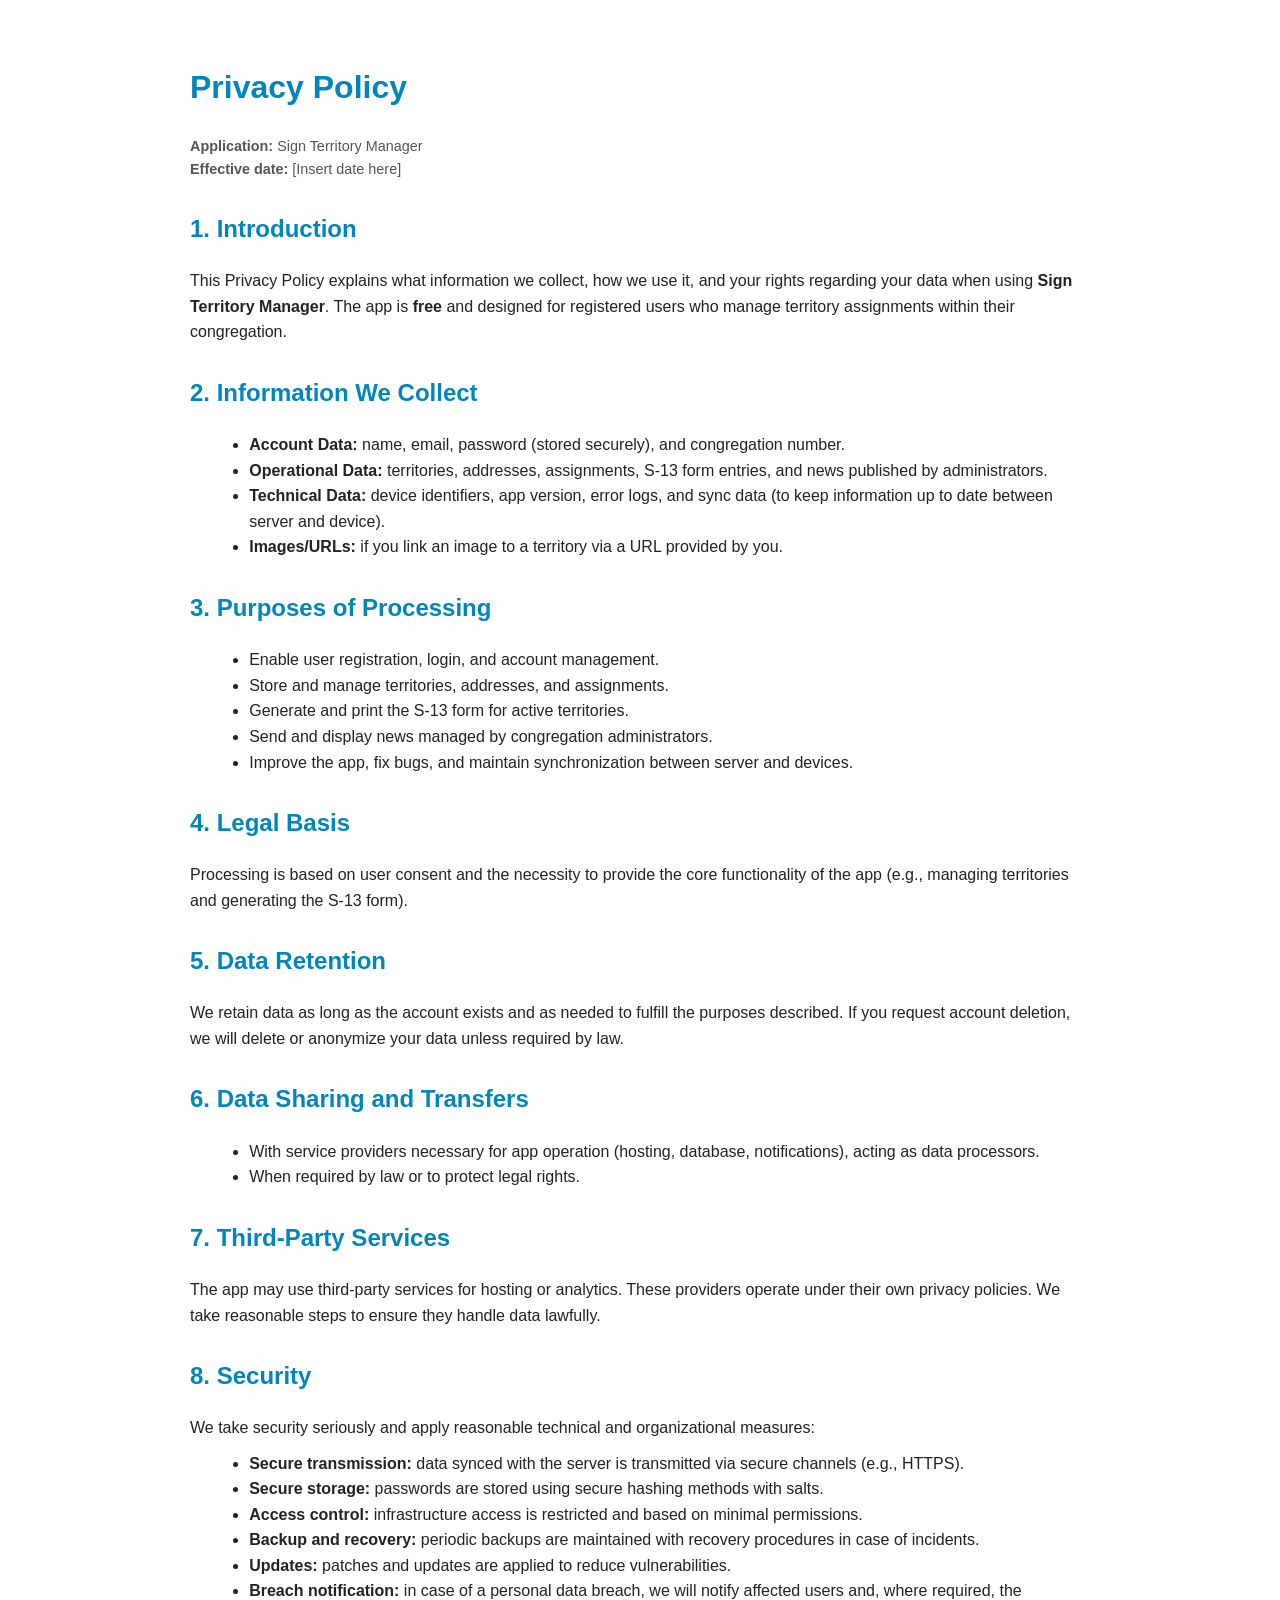
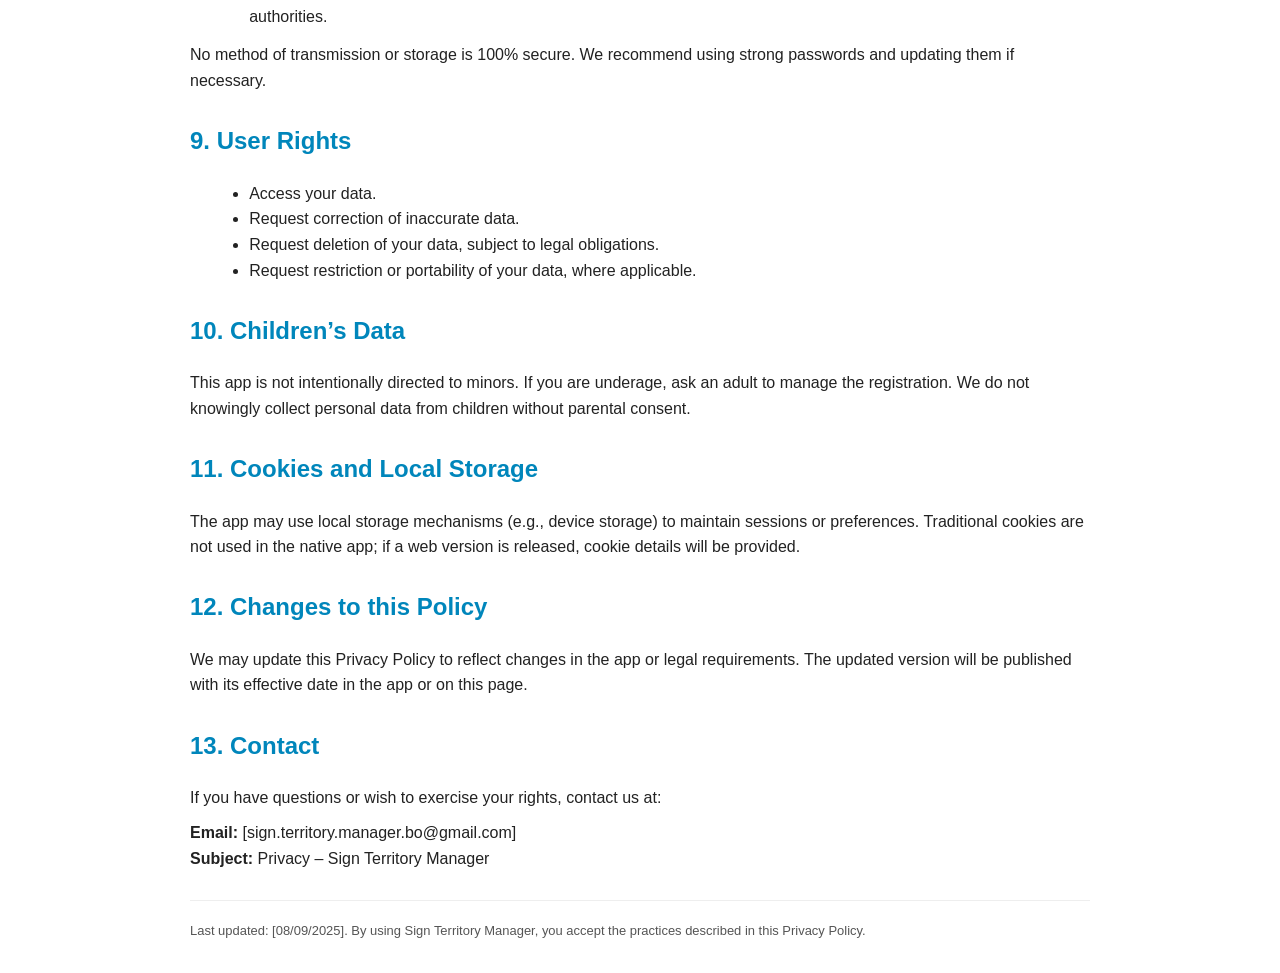
==== privacy-policy-en.html @ e1717f49 "Privacy" ====
<!doctype html>
<html lang="en">
<head>
  <meta charset="utf-8" />
  <meta name="viewport" content="width=device-width,initial-scale=1" />
  <title>Privacy Policy – Sign Territory Manager</title>
  <style>
    body { font-family: Arial, Helvetica, sans-serif; line-height: 1.6; color: #222; padding: 24px; max-width: 900px; margin: auto; }
    h1,h2 { color: rgb(0, 134, 187); margin-top: 1.2em; }
    p { margin: 0.6em 0; }
    ul { margin: 0.4em 0 0.8em 1.2em; }
    .small { font-size: 0.9em; color: #555; }
    footer { margin-top: 2em; font-size: 0.9em; color:#666; border-top:1px solid #eee; padding-top:12px;}
  </style>
</head>
<body>
  <h1>Privacy Policy</h1>

  <p class="small"><strong>Application:</strong> Sign Territory Manager<br>
  <strong>Effective date:</strong> [Insert date here]</p>

  <h2>1. Introduction</h2>
  <p>This Privacy Policy explains what information we collect, how we use it, and your rights regarding your data when using <strong>Sign Territory Manager</strong>. The app is <strong>free</strong> and designed for registered users who manage territory assignments within their congregation.</p>

  <h2>2. Information We Collect</h2>
  <ul>
    <li><strong>Account Data:</strong> name, email, password (stored securely), and congregation number.</li>
    <li><strong>Operational Data:</strong> territories, addresses, assignments, S-13 form entries, and news published by administrators.</li>
    <li><strong>Technical Data:</strong> device identifiers, app version, error logs, and sync data (to keep information up to date between server and device).</li>
    <li><strong>Images/URLs:</strong> if you link an image to a territory via a URL provided by you.</li>
  </ul>

  <h2>3. Purposes of Processing</h2>
  <ul>
    <li>Enable user registration, login, and account management.</li>
    <li>Store and manage territories, addresses, and assignments.</li>
    <li>Generate and print the S-13 form for active territories.</li>
    <li>Send and display news managed by congregation administrators.</li>
    <li>Improve the app, fix bugs, and maintain synchronization between server and devices.</li>
  </ul>

  <h2>4. Legal Basis</h2>
  <p>Processing is based on user consent and the necessity to provide the core functionality of the app (e.g., managing territories and generating the S-13 form).</p>

  <h2>5. Data Retention</h2>
  <p>We retain data as long as the account exists and as needed to fulfill the purposes described. If you request account deletion, we will delete or anonymize your data unless required by law.</p>

  <h2>6. Data Sharing and Transfers</h2>
  <ul>
    <li>With service providers necessary for app operation (hosting, database, notifications), acting as data processors.</li>
    <li>When required by law or to protect legal rights.</li>
  </ul>

  <h2>7. Third-Party Services</h2>
  <p>The app may use third-party services for hosting or analytics. These providers operate under their own privacy policies. We take reasonable steps to ensure they handle data lawfully.</p>

  <h2>8. Security</h2>
  <p>We take security seriously and apply reasonable technical and organizational measures:</p>
  <ul>
    <li><strong>Secure transmission:</strong> data synced with the server is transmitted via secure channels (e.g., HTTPS).</li>
    <li><strong>Secure storage:</strong> passwords are stored using secure hashing methods with salts.</li>
    <li><strong>Access control:</strong> infrastructure access is restricted and based on minimal permissions.</li>
    <li><strong>Backup and recovery:</strong> periodic backups are maintained with recovery procedures in case of incidents.</li>
    <li><strong>Updates:</strong> patches and updates are applied to reduce vulnerabilities.</li>
    <li><strong>Breach notification:</strong> in case of a personal data breach, we will notify affected users and, where required, the authorities.</li>
  </ul>
  <p>No method of transmission or storage is 100% secure. We recommend using strong passwords and updating them if necessary.</p>

  <h2>9. User Rights</h2>
  <ul>
    <li>Access your data.</li>
    <li>Request correction of inaccurate data.</li>
    <li>Request deletion of your data, subject to legal obligations.</li>
    <li>Request restriction or portability of your data, where applicable.</li>
  </ul>

  <h2>10. Children’s Data</h2>
  <p>This app is not intentionally directed to minors. If you are underage, ask an adult to manage the registration. We do not knowingly collect personal data from children without parental consent.</p>

  <h2>11. Cookies and Local Storage</h2>
  <p>The app may use local storage mechanisms (e.g., device storage) to maintain sessions or preferences. Traditional cookies are not used in the native app; if a web version is released, cookie details will be provided.</p>

  <h2>12. Changes to this Policy</h2>
  <p>We may update this Privacy Policy to reflect changes in the app or legal requirements. The updated version will be published with its effective date in the app or on this page.</p>

  <h2>13. Contact</h2>
  <p>If you have questions or wish to exercise your rights, contact us at:</p>
  <p><strong>Email:</strong> [sign.territory.manager.bo@gmail.com]<br>
     <strong>Subject:</strong> Privacy – Sign Territory Manager</p>

 <footer>
    <p class="small">Last updated: [08/09/2025]. By using Sign Territory Manager, you accept the practices described in this Privacy Policy.</p>
  </footer>
</body>
</html>
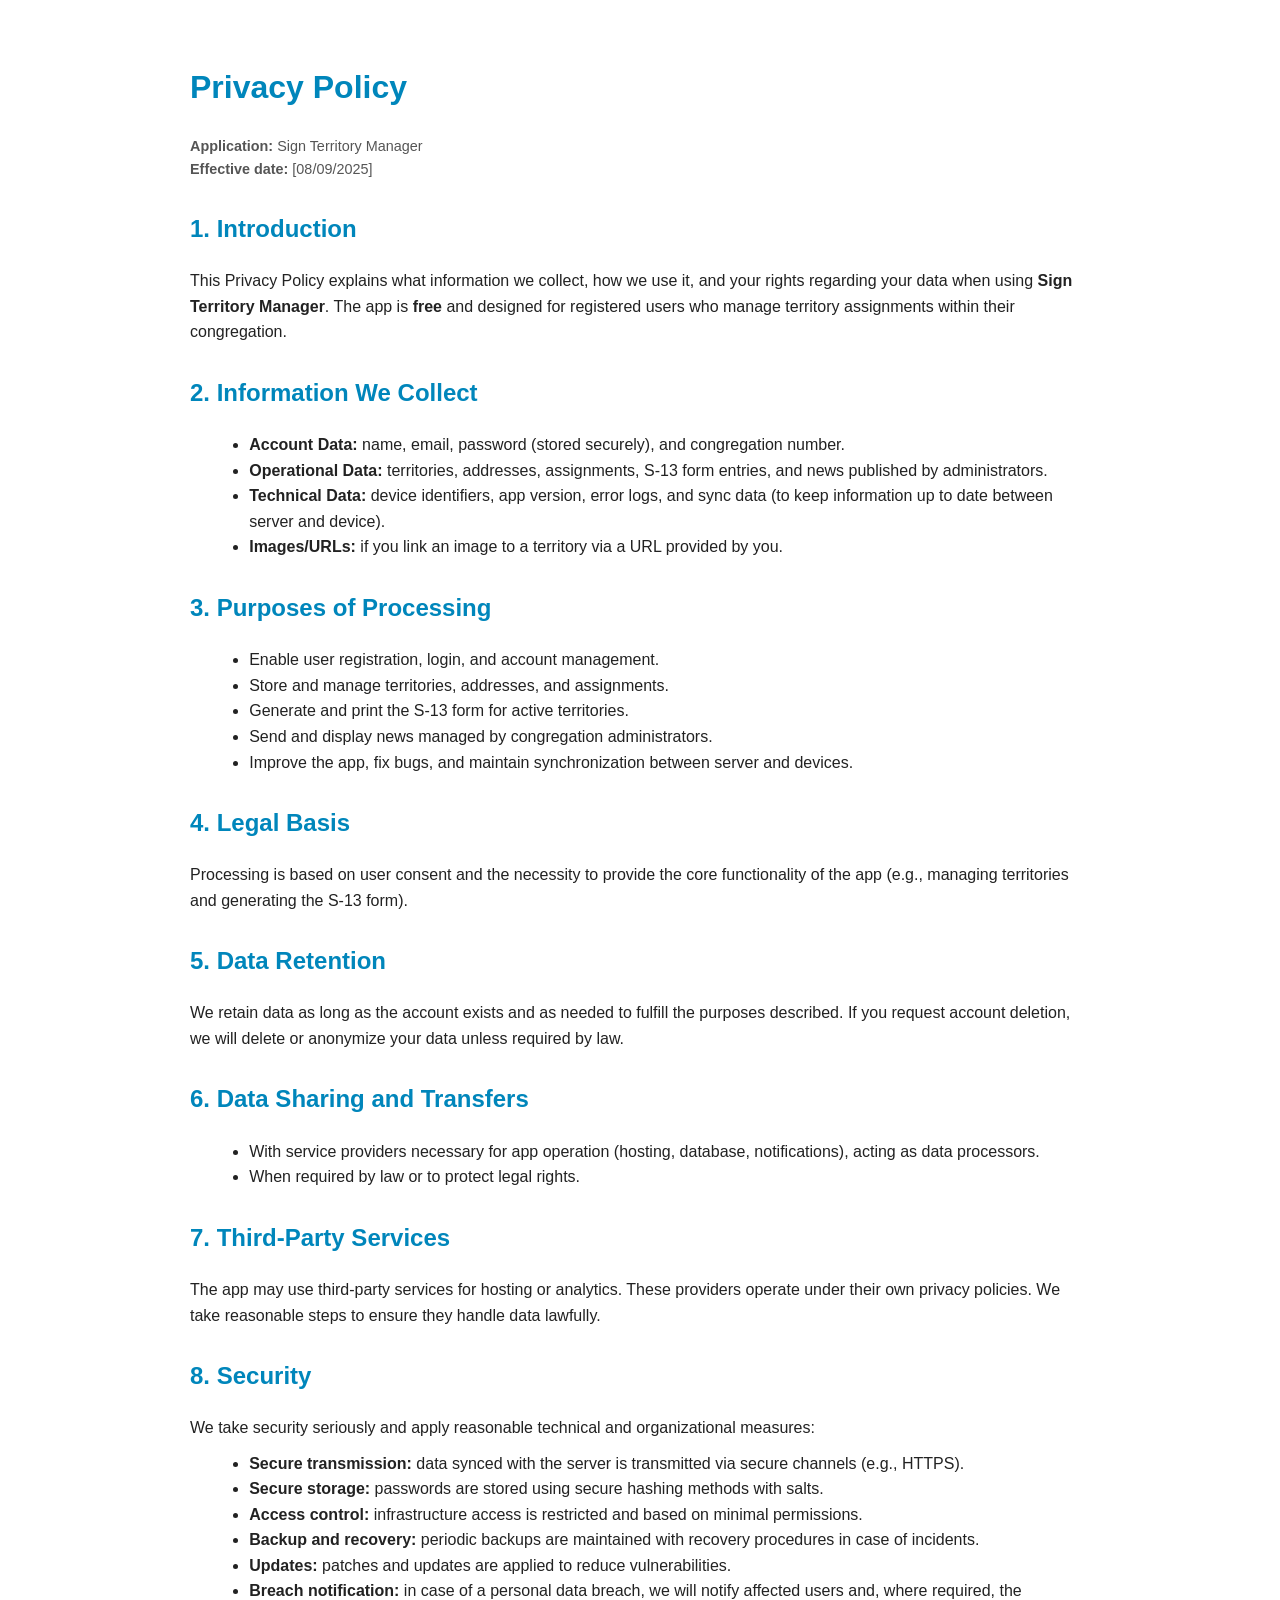
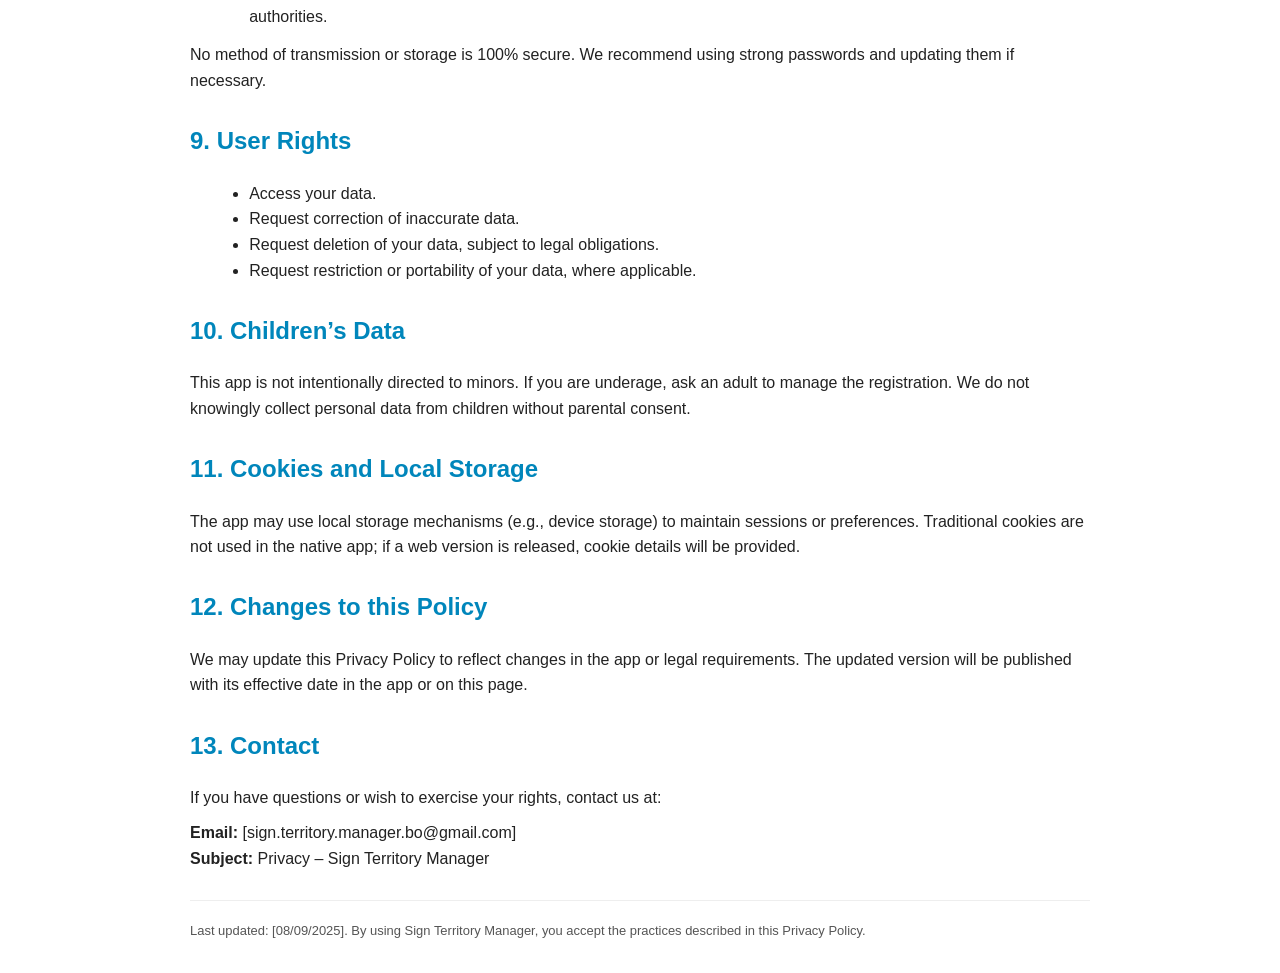
==== commit 832d8e37: "Correção data" ====
--- a/privacy-policy-en.html
+++ b/privacy-policy-en.html
@@ -17,7 +17,7 @@
   <h1>Privacy Policy</h1>
 
   <p class="small"><strong>Application:</strong> Sign Territory Manager<br>
-  <strong>Effective date:</strong> [Insert date here]</p>
+  <strong>Effective date:</strong> [08/09/2025]</p>
 
   <h2>1. Introduction</h2>
   <p>This Privacy Policy explains what information we collect, how we use it, and your rights regarding your data when using <strong>Sign Territory Manager</strong>. The app is <strong>free</strong> and designed for registered users who manage territory assignments within their congregation.</p>
